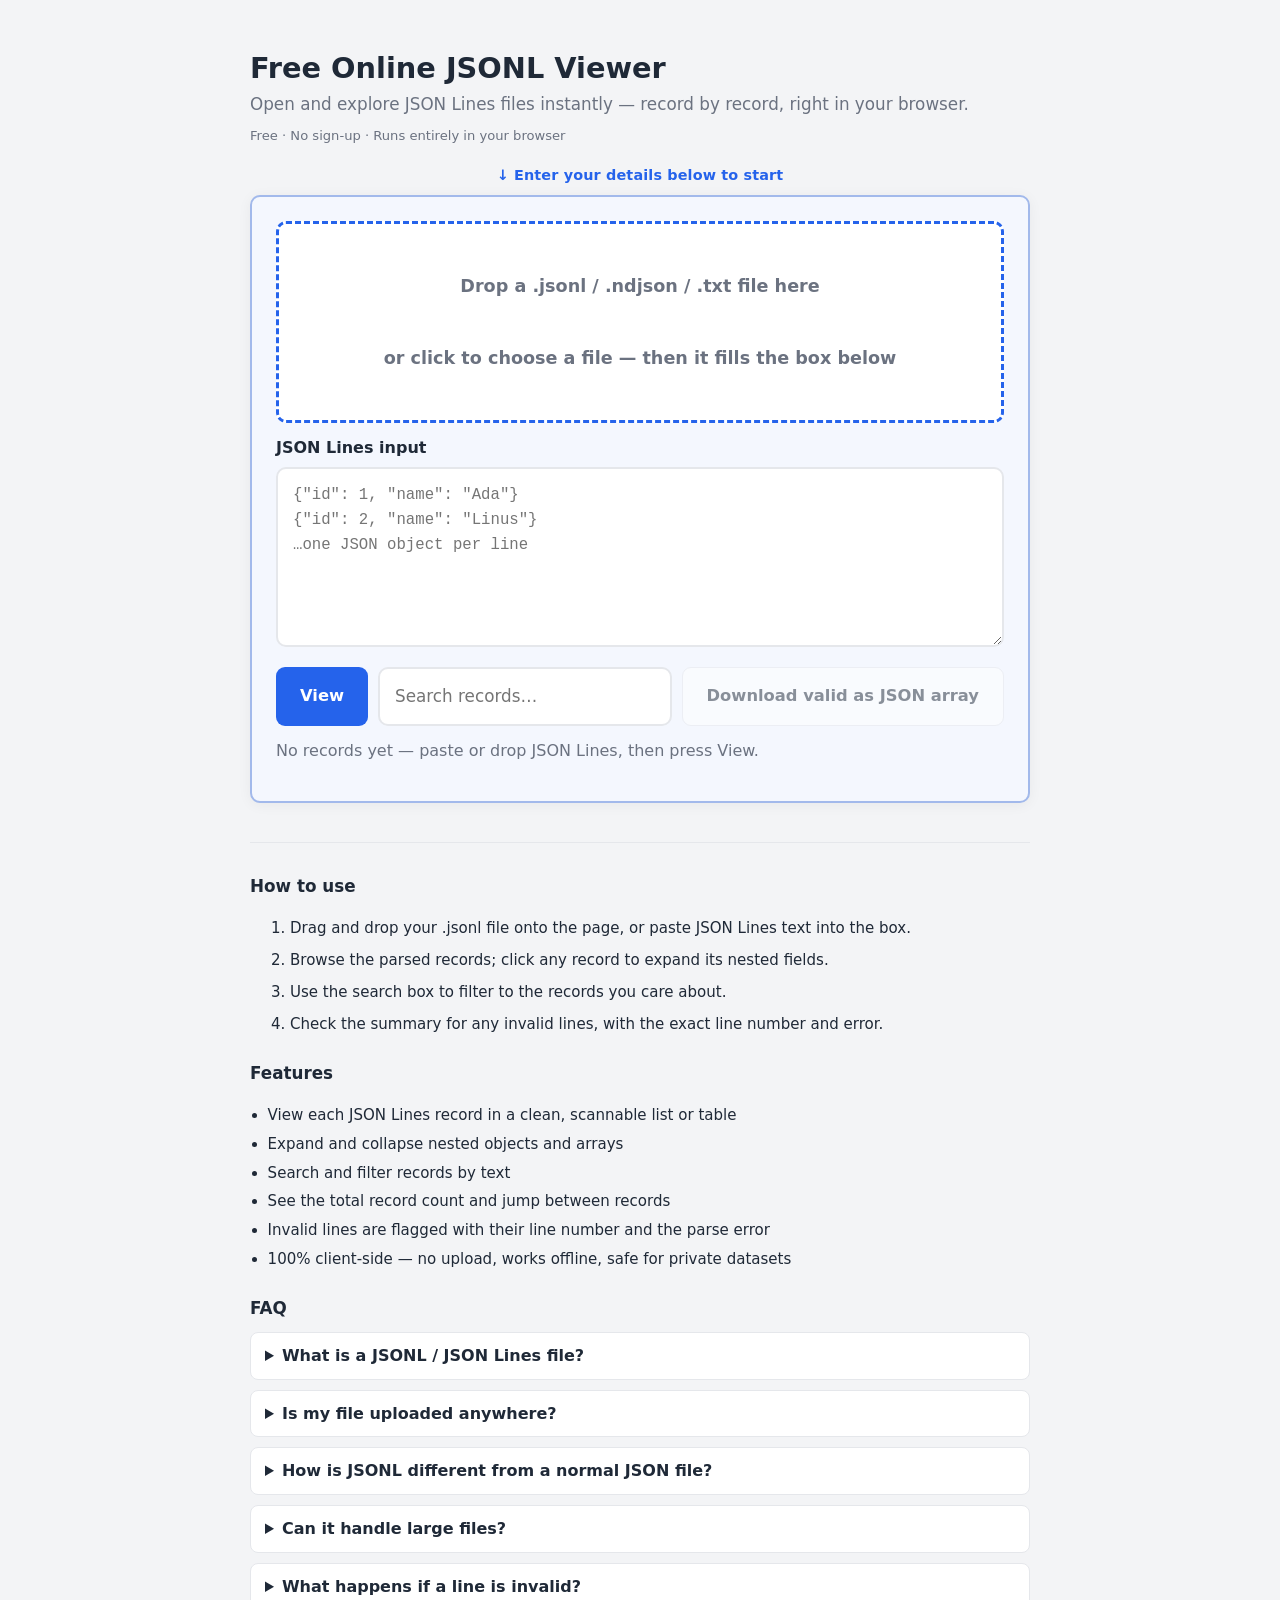
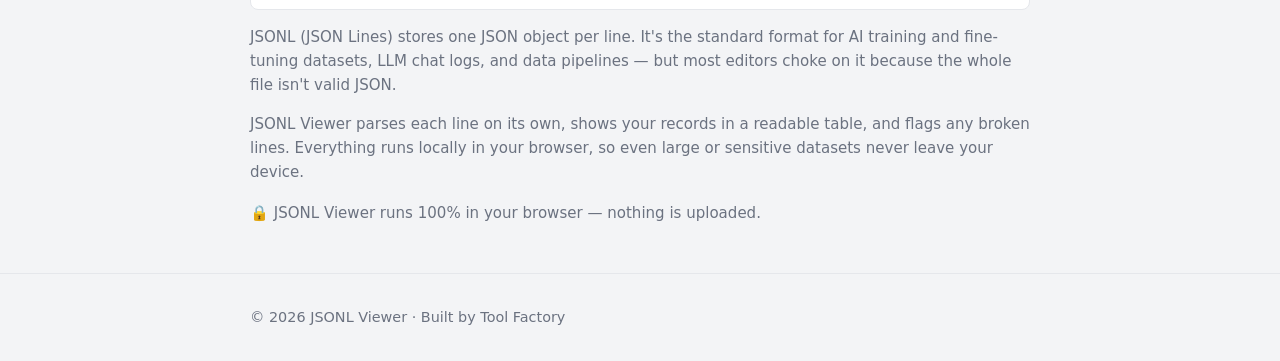
==== index.html @ 27124cc7 "Deploy JSONL Viewer" ====
<!DOCTYPE html>
<html lang="en">
<head>
  <meta charset="utf-8">
  <meta name="viewport" content="width=device-width, initial-scale=1">
  <title>JSONL Viewer — View &amp; Explore JSON Lines Files Online (Free)</title>
  <meta name="description" content="Free online JSONL viewer. Drop or paste a JSON Lines (.jsonl) file to browse every record in a clean table, search, expand nested fields and spot broken lines — all in your browser, nothing uploaded.">
  <link rel="canonical" href="https://jsonl-viewer.github.io/">
  <meta name="theme-color" content="#2563eb">
  <meta name="robots" content="index, follow, max-image-preview:large">
  <meta name="generator" content="tool-factory">
  <link rel="icon" href="data:image/svg+xml,%3Csvg%20xmlns%3D'http%3A%2F%2Fwww.w3.org%2F2000%2Fsvg'%20viewBox%3D'0%200%2032%2032'%3E%3Crect%20width%3D'32'%20height%3D'32'%20rx%3D'6'%20fill%3D'%232563eb'%2F%3E%3Ctext%20x%3D'16'%20y%3D'22'%20font-size%3D'18'%20font-family%3D'sans-serif'%20fill%3D'white'%20text-anchor%3D'middle'%3EJSONL%20VIEWER%3C%2Ftext%3E%3C%2Fsvg%3E">
  <!-- SEO: OpenGraph + Twitter + JSON-LD structured data -->
  <meta property="og:type" content="website">
  <meta property="og:url" content="https://jsonl-viewer.github.io/">
  <meta property="og:title" content="JSONL Viewer — View &amp; Explore JSON Lines Files Online (Free)">
  <meta property="og:description" content="Free online JSONL viewer. Drop or paste a JSON Lines (.jsonl) file to browse every record in a clean table, search, expand nested fields and spot broken lines — all in your browser, nothing uploaded.">
  <meta property="og:site_name" content="JSONL Viewer">
  <meta name="twitter:card" content="summary">
  <meta name="twitter:title" content="JSONL Viewer — View &amp; Explore JSON Lines Files Online (Free)">
  <meta name="twitter:description" content="Free online JSONL viewer. Drop or paste a JSON Lines (.jsonl) file to browse every record in a clean table, search, expand nested fields and spot broken lines — all in your browser, nothing uploaded.">
  <script type="application/ld+json">
{
  "@context": "https://schema.org",
  "@graph": [
    {
      "@type": "SoftwareApplication",
      "name": "JSONL Viewer",
      "url": "https://jsonl-viewer.github.io/",
      "applicationCategory": "DeveloperApplication",
      "operatingSystem": "Any (web browser)",
      "offers": {
        "@type": "Offer",
        "price": "0",
        "priceCurrency": "USD"
      },
      "description": "Free online JSONL viewer. Drop or paste a JSON Lines (.jsonl) file to browse every record in a clean table, search, expand nested fields and spot broken lines — all in your browser, nothing uploaded.",
      "author": {
        "@type": "Organization",
        "name": "Tool Factory"
      }
    },
    {
      "@type": "FAQPage",
      "mainEntity": [
        {
          "@type": "Question",
          "name": "What is a JSONL / JSON Lines file?",
          "acceptedAnswer": {
            "@type": "Answer",
            "text": "JSONL is a text format where each line is a separate, complete JSON object. It's widely used for AI/ML datasets, fine-tuning files, and logs because records can be streamed and appended one line at a time."
          }
        },
        {
          "@type": "Question",
          "name": "Is my file uploaded anywhere?",
          "acceptedAnswer": {
            "@type": "Answer",
            "text": "No. JSONL Viewer parses everything in your browser with JavaScript. Your data is never sent to a server, so it's safe for private or proprietary datasets."
          }
        },
        {
          "@type": "Question",
          "name": "How is JSONL different from a normal JSON file?",
          "acceptedAnswer": {
            "@type": "Answer",
            "text": "A JSON file is one single value (often one big array). A JSONL file is many independent JSON objects, one per line, with no surrounding brackets or commas between them."
          }
        },
        {
          "@type": "Question",
          "name": "Can it handle large files?",
          "acceptedAnswer": {
            "@type": "Answer",
            "text": "Yes, within your device's memory. Because each line is parsed independently, the viewer can show records and isolate broken lines even when the overall file isn't valid JSON."
          }
        },
        {
          "@type": "Question",
          "name": "What happens if a line is invalid?",
          "acceptedAnswer": {
            "@type": "Answer",
            "text": "The viewer keeps going and flags the bad line with its line number and the specific JSON parse error, so you can find and fix it quickly."
          }
        }
      ]
    },
    {
      "@type": "HowTo",
      "name": "How to use JSONL Viewer",
      "step": [
        {
          "@type": "HowToStep",
          "position": 1,
          "text": "Drag and drop your .jsonl file onto the page, or paste JSON Lines text into the box."
        },
        {
          "@type": "HowToStep",
          "position": 2,
          "text": "Browse the parsed records; click any record to expand its nested fields."
        },
        {
          "@type": "HowToStep",
          "position": 3,
          "text": "Use the search box to filter to the records you care about."
        },
        {
          "@type": "HowToStep",
          "position": 4,
          "text": "Check the summary for any invalid lines, with the exact line number and error."
        }
      ]
    }
  ]
}
  </script>

  <link rel="stylesheet" href="style.css">
</head>
<body data-vibe="">
  <a class="skip" href="#tool">Skip to the tool</a>

  <main class="wrap">
    <header class="hero">
      <span class="logo-mark" aria-hidden="true"></span>
      <h1>Free Online JSONL Viewer</h1>
      <p class="tagline">Open and explore JSON Lines files instantly — record by record, right in your browser.</p>
      <p class="trust">Free · No sign-up · Runs entirely in your browser</p>
    </header>

    <!-- THE TOOL — the hero of the page. app.js renders its UI into #tool. -->
    <section class="tool-zone">
      <p class="tool-cue" aria-hidden="true">↓ Enter your details below to start</p>
      <section id="tool" class="tool" data-keyword="jsonl-viewer" aria-label="JSONL Viewer">
        <noscript>
          <p class="notice">This tool runs entirely in your browser and needs JavaScript enabled.</p>
        </noscript>
        <p class="tool-loading">Loading JSONL Viewer…</p>
      </section>
    </section>



    <!-- Secondary, compact supporting content (kept concise; below the tool). -->
    <div class="details">
      <section class="howto" aria-label="How to use">
        <h2>How to use</h2>
        <ol class="howto-steps">
        <li>Drag and drop your .jsonl file onto the page, or paste JSON Lines text into the box.</li>
        <li>Browse the parsed records; click any record to expand its nested fields.</li>
        <li>Use the search box to filter to the records you care about.</li>
        <li>Check the summary for any invalid lines, with the exact line number and error.</li>
        </ol>
      </section>

      <section class="features" aria-label="Features">
        <h2>Features</h2>
        <ul class="feature-list">
        <li>View each JSON Lines record in a clean, scannable list or table</li>
        <li>Expand and collapse nested objects and arrays</li>
        <li>Search and filter records by text</li>
        <li>See the total record count and jump between records</li>
        <li>Invalid lines are flagged with their line number and the parse error</li>
        <li>100% client-side — no upload, works offline, safe for private datasets</li>
        </ul>
      </section>

      <section class="faq" aria-label="Frequently asked questions">
        <h2>FAQ</h2>
      <details>
        <summary>What is a JSONL / JSON Lines file?</summary>
        <p>JSONL is a text format where each line is a separate, complete JSON object. It&#39;s widely used for AI/ML datasets, fine-tuning files, and logs because records can be streamed and appended one line at a time.</p>
      </details>
      <details>
        <summary>Is my file uploaded anywhere?</summary>
        <p>No. JSONL Viewer parses everything in your browser with JavaScript. Your data is never sent to a server, so it&#39;s safe for private or proprietary datasets.</p>
      </details>
      <details>
        <summary>How is JSONL different from a normal JSON file?</summary>
        <p>A JSON file is one single value (often one big array). A JSONL file is many independent JSON objects, one per line, with no surrounding brackets or commas between them.</p>
      </details>
      <details>
        <summary>Can it handle large files?</summary>
        <p>Yes, within your device&#39;s memory. Because each line is parsed independently, the viewer can show records and isolate broken lines even when the overall file isn&#39;t valid JSON.</p>
      </details>
      <details>
        <summary>What happens if a line is invalid?</summary>
        <p>The viewer keeps going and flags the bad line with its line number and the specific JSON parse error, so you can find and fix it quickly.</p>
      </details>
      </section>

      <section class="about" aria-label="About">
      <p>JSONL (JSON Lines) stores one JSON object per line. It&#39;s the standard format for AI training and fine-tuning datasets, LLM chat logs, and data pipelines — but most editors choke on it because the whole file isn&#39;t valid JSON.</p>
      <p>JSONL Viewer parses each line on its own, shows your records in a readable table, and flags any broken lines. Everything runs locally in your browser, so even large or sensitive datasets never leave your device.</p>
        <p class="privacy-note">🔒 JSONL Viewer runs 100% in your browser — nothing is uploaded.</p>
      </section>
    </div>
  </main>

  <footer class="site-footer">
    <div class="wrap">
      <p>&copy; 2026 JSONL Viewer · Built by Tool Factory</p>
    </div>
  </footer>


  <script src="app.js" defer></script>

</body>
</html>
---- style.css ----
/* Tool Factory base theme — light, fast, responsive, no framework. */
:root {
  --accent: #2563eb;
  --bg: #f3f4f6;
  --fg: #1f2937;
  --muted: #6b7280;
  --border: #e5e7eb;
  --panel: #ffffff;
  --radius: 10px;
  --maxw: 820px;
}
* { box-sizing: border-box; }
html { -webkit-text-size-adjust: 100%; }
body {
  margin: 0;
  font: 16px/1.6 system-ui, -apple-system, "Segoe UI", Roboto, Helvetica, Arial, sans-serif;
  color: var(--fg);
  background: var(--bg);
}
.wrap { max-width: var(--maxw); margin: 0 auto; padding: 0 20px; }
a { color: var(--accent); }
h1 { font-size: 1.9rem; margin: 1.2rem 0 .4rem; line-height: 1.2; }
h2 { font-size: 1.3rem; margin: 2rem 0 .6rem; }
.tagline { color: var(--muted); font-size: 1.1rem; margin: 0 0 1.5rem; }

.skip { position: absolute; left: -9999px; }
.skip:focus { left: 12px; top: 12px; background: #fff; padding: 8px 12px; z-index: 10; }

.site-header { border-bottom: 1px solid var(--border); }
.site-header .wrap { display: flex; align-items: center; gap: 12px; padding: 12px 20px; flex-wrap: wrap; }
.logo { font-weight: 700; text-decoration: none; color: var(--fg); display: inline-flex; align-items: center; gap: 9px; }
.logo-mark { display: inline-flex; }
.logo-mark svg { width: 26px; height: 26px; display: block; }
.badge { font-size: .8rem; color: var(--muted); background: var(--panel); border: 1px solid var(--border); border-radius: 999px; padding: 3px 10px; }

.tool {
  border: 2px solid color-mix(in srgb, var(--accent) 35%, var(--border));
  border-radius: var(--radius);
  background: color-mix(in srgb, var(--accent) 5%, var(--panel));
  padding: 24px;
  min-height: 180px;
  box-shadow: 0 2px 14px rgba(0,0,0,.05);
}
.tool-loading { color: var(--muted); }

/* hero — minimal, no header bar: just logo + title + one line, then the tool */
.hero { margin: 1.6rem 0 1rem; }
.hero .logo-mark { display: inline-flex; margin-bottom: 6px; }
.hero .logo-mark svg { width: 44px; height: 44px; display: block; }
.hero h1 { font-size: 1.8rem; margin: 0 0 .3rem; line-height: 1.2; }
.hero .tagline { color: var(--muted); font-size: 1.05rem; margin: 0; }
.hero .trust { font-size: .82rem; color: var(--muted); margin: .5rem 0 0; }

/* tool zone — the hero action of the page */
.tool-zone { margin: 1.1rem 0 1.4rem; }
.tool-cue, .input-cue {
  font-weight: 700; font-size: .9rem; color: var(--accent);
  margin: 0 0 8px; text-align: center; letter-spacing: .01em;
}

/* secondary supporting content — kept for SEO but compact + visually lighter */
.details { margin-top: 2.4rem; border-top: 1px solid var(--border); padding-top: .4rem; }
.details h2 { font-size: 1.05rem; margin: 1.5rem 0 .5rem; }
.details p, .details li { font-size: .94rem; }
.details .about p { color: var(--muted); }
.privacy-note { margin-top: 1rem; font-size: .9rem; color: var(--muted); }

/* ---- per-site "vibes": light decorative touch for consumer tools only ----
   Dev/utility tools have no [data-vibe] and stay plain & fast. */
body[data-vibe="celestial"] {
  background: radial-gradient(820px 340px at 50% -150px,
    color-mix(in srgb, var(--accent) 18%, var(--bg)), var(--bg)) no-repeat;
}
body[data-vibe="celestial"] .tool-cue::before { content: "✦ "; }

body[data-vibe="romantic"] {
  background: radial-gradient(820px 340px at 50% -150px,
    color-mix(in srgb, var(--accent) 14%, var(--bg)), var(--bg)) no-repeat;
}
body[data-vibe="romantic"] .tool-cue::before { content: "♥ "; }

body[data-vibe="sport"] .tool { border-top: 5px solid var(--accent); }
body[data-vibe="sport"] .tool-cue { text-transform: uppercase; letter-spacing: .06em; }
body[data-vibe="sport"] button { letter-spacing: .03em; }

/* Standard hooks app.js can use (drop zone, buttons, output) */
.dropzone {
  border: 3px dashed var(--accent); border-radius: var(--radius);
  padding: 48px 32px; text-align: center; color: var(--muted);
  background: #fff; cursor: pointer; transition: background .15s, border-color .15s;
  min-height: 140px; font-size: 1.1rem; font-weight: 600;
  display: flex; flex-direction: column; align-items: center; justify-content: center; gap: 8px;
}
.dropzone:hover { background: color-mix(in srgb, var(--accent) 8%, #fff); }
.dropzone.dragover { background: #eef2ff; border-color: var(--accent); }
textarea, input[type="text"], input[type="number"], input[type="date"],
input[type="email"], input[type="search"], input[type="time"], input[type="tel"], select {
  width: 100%; font: inherit; font-size: 1.05rem; padding: 14px 15px;
  border: 2px solid var(--border); border-radius: 10px; background: #fff; color: var(--fg);
  transition: border-color .15s, box-shadow .15s; min-height: 52px;
}
textarea:focus, input:focus, select:focus {
  outline: none; border-color: var(--accent);
  box-shadow: 0 0 0 4px color-mix(in srgb, var(--accent) 22%, transparent);
}
textarea { min-height: 180px; font-family: ui-monospace, "Cascadia Code", Consolas, monospace; font-size: .98rem; }
label { display: inline-block; font-weight: 600; margin-bottom: 6px; }
button, .btn {
  font: inherit; font-size: 1.02rem; font-weight: 700; cursor: pointer;
  background: var(--accent); color: #fff; border: 0; border-radius: 9px; padding: 13px 24px;
}
button.secondary { background: #fff; color: var(--fg); border: 1px solid var(--border); }
button:disabled { opacity: .5; cursor: default; }
.controls { display: flex; gap: 10px; flex-wrap: wrap; margin: 12px 0; }
.output { margin-top: 14px; }
.notice, .error { padding: 10px 12px; border-radius: 8px; font-size: .92rem; }
.error { background: #fef2f2; color: #991b1b; border: 1px solid #fecaca; }

.feature-list { padding-left: 1.1rem; }
.feature-list li { margin: .3rem 0; }
.howto-steps li { margin: .5rem 0; }

details { border: 1px solid var(--border); border-radius: 8px; padding: 10px 14px; margin: 10px 0; background: var(--panel); color: var(--fg); }
details summary { font-weight: 600; cursor: pointer; color: var(--fg); }
details p { margin: .6rem 0 0; color: var(--fg); }

.ad-slot {
  margin: 22px 0; padding: 16px; text-align: center;
  border: 1px dashed var(--border); border-radius: var(--radius); background: var(--panel);
  color: var(--muted); font-size: .9rem;
}
.ad-slot .sponsors { display: flex; gap: 14px; flex-wrap: wrap; justify-content: center; margin-top: 10px; }
.ad-slot .sponsors a img { height: 28px; opacity: .85; }

.privacy { margin-top: 1.5rem; }
.site-footer { border-top: 1px solid var(--border); margin-top: 3rem; color: var(--muted); font-size: .9rem; }
.site-footer .wrap { padding: 18px 20px; }

@media (prefers-color-scheme: dark) {
  :root { --bg:#0b0f17; --fg:#e5e7eb; --muted:#9ca3af; --border:#1f2937; --panel:#111827; }
  .dropzone { background:#0f1623; }
  textarea, input, select { background:#0f1623; color:var(--fg); }
  button.secondary { background:#0f1623; color:var(--fg); }
  .error { background:#2a1414; color:#fca5a5; border-color:#7f1d1d; }
}
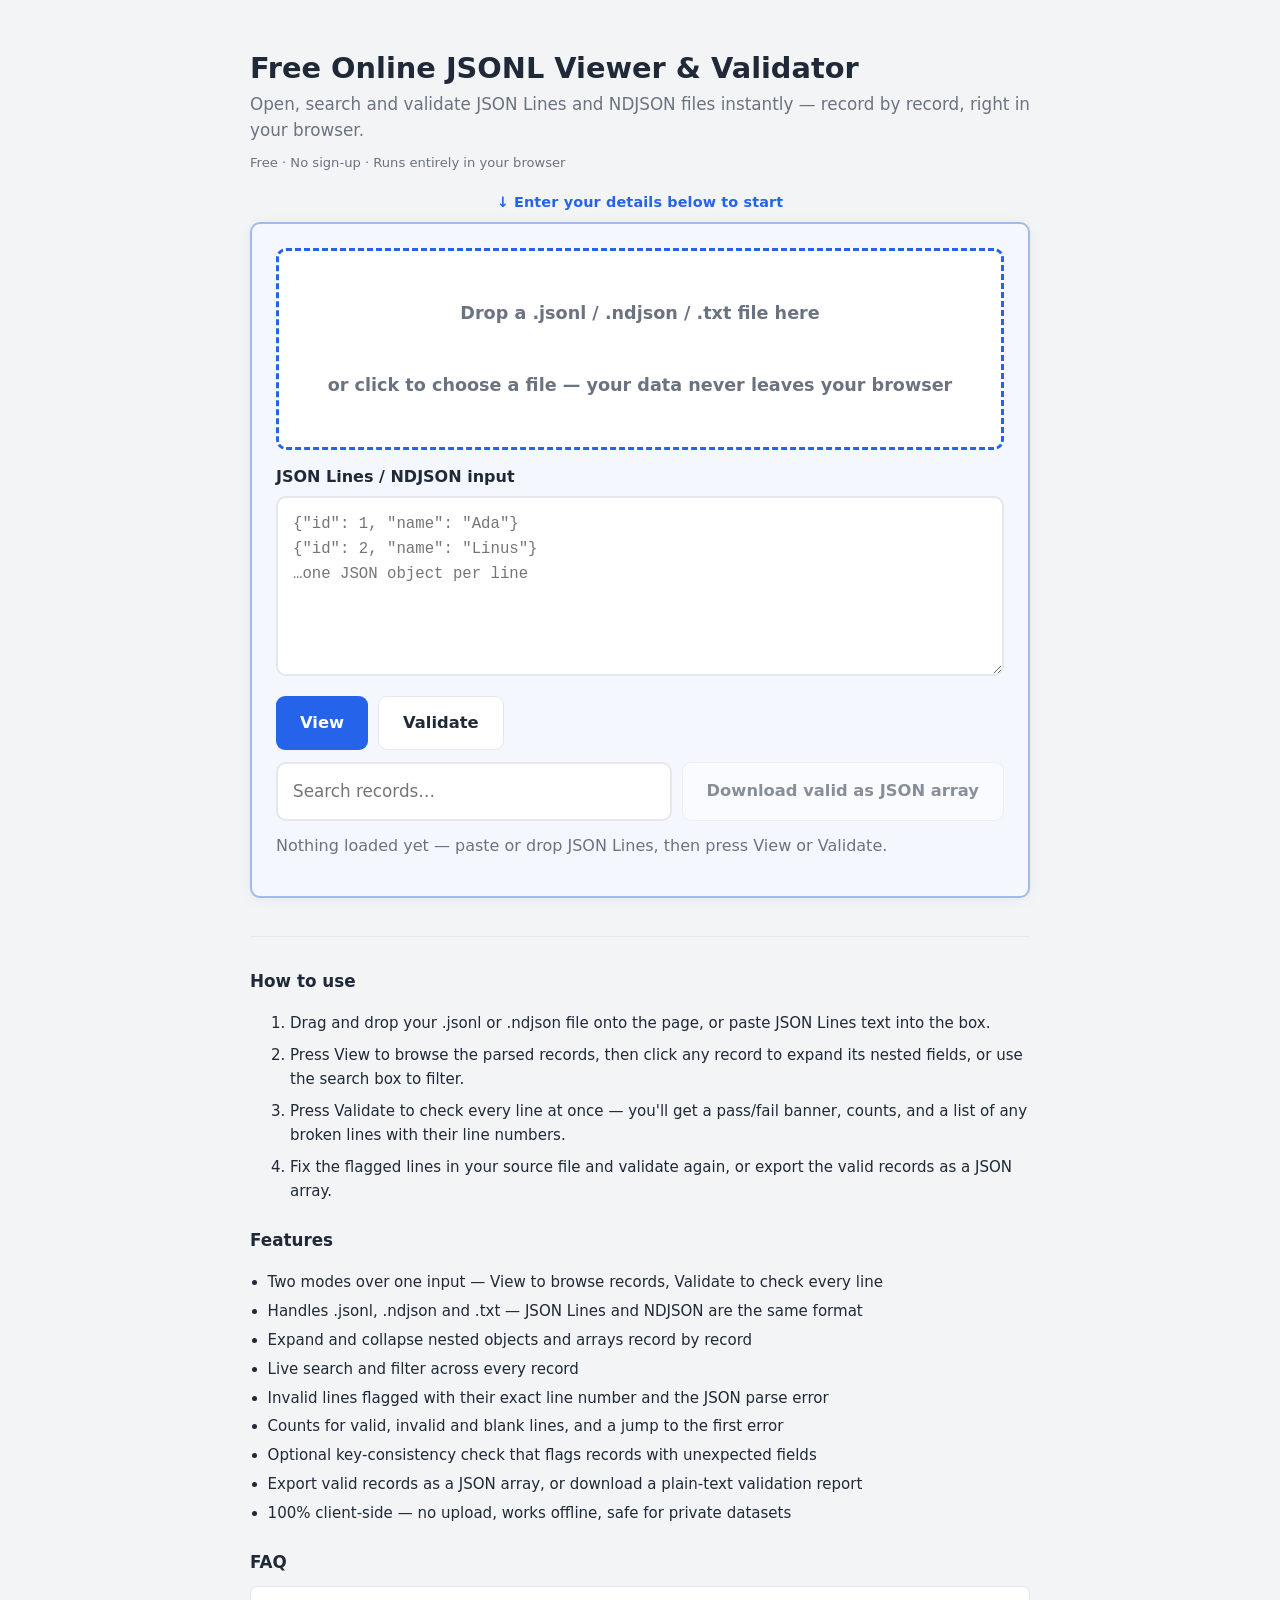
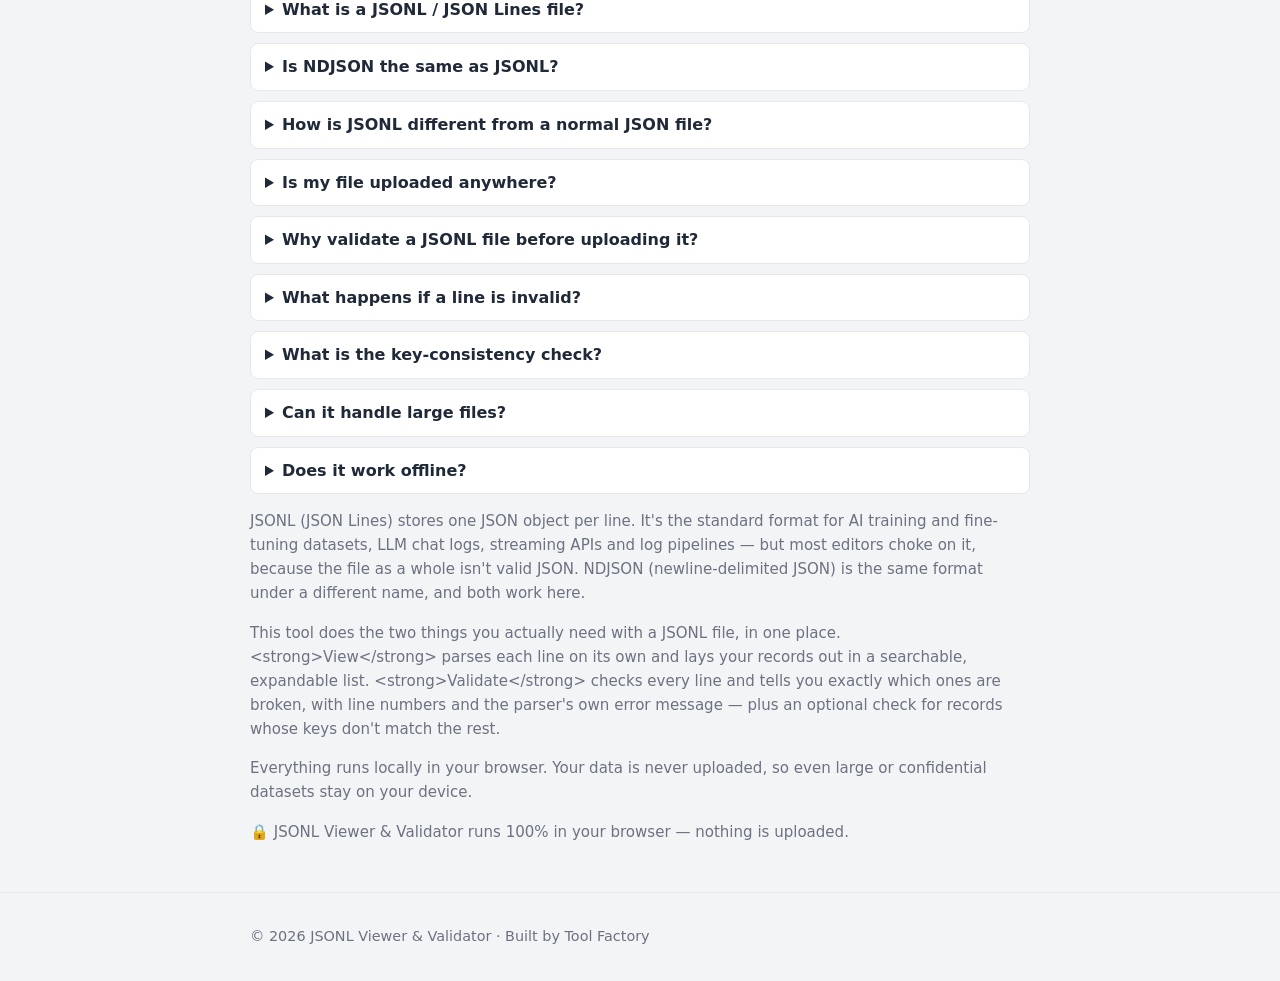
==== commit 4d12554c: "Merge NDJSON viewer and JSONL validator into one tool jsonl-viewer now has two modes over a single s" ====
--- a/index.html
+++ b/index.html
@@ -3,29 +3,29 @@
 <head>
   <meta charset="utf-8">
   <meta name="viewport" content="width=device-width, initial-scale=1">
-  <title>JSONL Viewer — View &amp; Explore JSON Lines Files Online (Free)</title>
-  <meta name="description" content="Free online JSONL viewer. Drop or paste a JSON Lines (.jsonl) file to browse every record in a clean table, search, expand nested fields and spot broken lines — all in your browser, nothing uploaded.">
+  <title>JSONL Viewer &amp; Validator — Open and Check JSON Lines / NDJSON Online (Free)</title>
+  <meta name="description" content="Free online JSONL viewer and validator. Drop or paste a JSON Lines (.jsonl) or NDJSON file to browse every record in a readable list, search and expand nested fields, and check that every line is valid JSON — with exact line numbers. Runs entirely in your browser, nothing uploaded.">
   <link rel="canonical" href="https://jsonl-viewer.github.io/">
   <meta name="theme-color" content="#2563eb">
   <meta name="robots" content="index, follow, max-image-preview:large">
   <meta name="generator" content="tool-factory">
-  <link rel="icon" href="data:image/svg+xml,%3Csvg%20xmlns%3D'http%3A%2F%2Fwww.w3.org%2F2000%2Fsvg'%20viewBox%3D'0%200%2032%2032'%3E%3Crect%20width%3D'32'%20height%3D'32'%20rx%3D'6'%20fill%3D'%232563eb'%2F%3E%3Ctext%20x%3D'16'%20y%3D'22'%20font-size%3D'18'%20font-family%3D'sans-serif'%20fill%3D'white'%20text-anchor%3D'middle'%3EJSONL%20VIEWER%3C%2Ftext%3E%3C%2Fsvg%3E">
+  <link rel="icon" href="data:image/svg+xml,%3Csvg%20xmlns%3D'http%3A%2F%2Fwww.w3.org%2F2000%2Fsvg'%20viewBox%3D'0%200%2032%2032'%3E%3Crect%20width%3D'32'%20height%3D'32'%20rx%3D'6'%20fill%3D'%232563eb'%2F%3E%3Ctext%20x%3D'16'%20y%3D'22'%20font-size%3D'18'%20font-family%3D'sans-serif'%20fill%3D'white'%20text-anchor%3D'middle'%3EJSONL%20VIEWER%20%26amp%3B%20VALIDATOR%3C%2Ftext%3E%3C%2Fsvg%3E">
   <!-- SEO: OpenGraph + Twitter + JSON-LD structured data -->
   <meta property="og:type" content="website">
   <meta property="og:url" content="https://jsonl-viewer.github.io/">
-  <meta property="og:title" content="JSONL Viewer — View &amp; Explore JSON Lines Files Online (Free)">
-  <meta property="og:description" content="Free online JSONL viewer. Drop or paste a JSON Lines (.jsonl) file to browse every record in a clean table, search, expand nested fields and spot broken lines — all in your browser, nothing uploaded.">
-  <meta property="og:site_name" content="JSONL Viewer">
+  <meta property="og:title" content="JSONL Viewer &amp; Validator — Open and Check JSON Lines / NDJSON Online (Free)">
+  <meta property="og:description" content="Free online JSONL viewer and validator. Drop or paste a JSON Lines (.jsonl) or NDJSON file to browse every record in a readable list, search and expand nested fields, and check that every line is valid JSON — with exact line numbers. Runs entirely in your browser, nothing uploaded.">
+  <meta property="og:site_name" content="JSONL Viewer &amp; Validator">
   <meta name="twitter:card" content="summary">
-  <meta name="twitter:title" content="JSONL Viewer — View &amp; Explore JSON Lines Files Online (Free)">
-  <meta name="twitter:description" content="Free online JSONL viewer. Drop or paste a JSON Lines (.jsonl) file to browse every record in a clean table, search, expand nested fields and spot broken lines — all in your browser, nothing uploaded.">
+  <meta name="twitter:title" content="JSONL Viewer &amp; Validator — Open and Check JSON Lines / NDJSON Online (Free)">
+  <meta name="twitter:description" content="Free online JSONL viewer and validator. Drop or paste a JSON Lines (.jsonl) or NDJSON file to browse every record in a readable list, search and expand nested fields, and check that every line is valid JSON — with exact line numbers. Runs entirely in your browser, nothing uploaded.">
   <script type="application/ld+json">
 {
   "@context": "https://schema.org",
   "@graph": [
     {
       "@type": "SoftwareApplication",
-      "name": "JSONL Viewer",
+      "name": "JSONL Viewer & Validator",
       "url": "https://jsonl-viewer.github.io/",
       "applicationCategory": "DeveloperApplication",
       "operatingSystem": "Any (web browser)",
@@ -34,7 +34,7 @@
         "price": "0",
         "priceCurrency": "USD"
       },
-      "description": "Free online JSONL viewer. Drop or paste a JSON Lines (.jsonl) file to browse every record in a clean table, search, expand nested fields and spot broken lines — all in your browser, nothing uploaded.",
+      "description": "Free online JSONL viewer and validator. Drop or paste a JSON Lines (.jsonl) or NDJSON file to browse every record in a readable list, search and expand nested fields, and check that every line is valid JSON — with exact line numbers. Runs entirely in your browser, nothing uploaded.",
       "author": {
         "@type": "Organization",
         "name": "Tool Factory"
@@ -48,7 +48,23 @@
           "name": "What is a JSONL / JSON Lines file?",
           "acceptedAnswer": {
             "@type": "Answer",
-            "text": "JSONL is a text format where each line is a separate, complete JSON object. It's widely used for AI/ML datasets, fine-tuning files, and logs because records can be streamed and appended one line at a time."
+            "text": "JSONL is a text format where each line is a separate, complete JSON object. It's widely used for AI and ML datasets, fine-tuning files, and logs, because records can be streamed and appended one line at a time without rewriting the whole file."
+          }
+        },
+        {
+          "@type": "Question",
+          "name": "Is NDJSON the same as JSONL?",
+          "acceptedAnswer": {
+            "@type": "Answer",
+            "text": "In practice, yes. NDJSON (newline-delimited JSON) and JSON Lines both mean 'one complete JSON object per line'. This tool handles both, and .jsonl, .ndjson and .txt files all work the same way."
+          }
+        },
+        {
+          "@type": "Question",
+          "name": "How is JSONL different from a normal JSON file?",
+          "acceptedAnswer": {
+            "@type": "Answer",
+            "text": "A JSON file is one single value, often one big array. A JSONL file is many independent JSON objects, one per line, with no surrounding brackets and no commas between records. That's why a standard JSON viewer refuses to open it."
           }
         },
         {
@@ -56,15 +72,31 @@
           "name": "Is my file uploaded anywhere?",
           "acceptedAnswer": {
             "@type": "Answer",
-            "text": "No. JSONL Viewer parses everything in your browser with JavaScript. Your data is never sent to a server, so it's safe for private or proprietary datasets."
-          }
-        },
-        {
-          "@type": "Question",
-          "name": "How is JSONL different from a normal JSON file?",
-          "acceptedAnswer": {
-            "@type": "Answer",
-            "text": "A JSON file is one single value (often one big array). A JSONL file is many independent JSON objects, one per line, with no surrounding brackets or commas between them."
+            "text": "No. Everything is parsed in your browser with JavaScript. Your data never leaves your device, which makes it safe for proprietary training sets, private logs and customer data."
+          }
+        },
+        {
+          "@type": "Question",
+          "name": "Why validate a JSONL file before uploading it?",
+          "acceptedAnswer": {
+            "@type": "Answer",
+            "text": "Training, fine-tuning and bulk-import pipelines parse JSONL line by line, and a single malformed line usually aborts the entire job. Checking first saves a failed — and sometimes billed — run."
+          }
+        },
+        {
+          "@type": "Question",
+          "name": "What happens if a line is invalid?",
+          "acceptedAnswer": {
+            "@type": "Answer",
+            "text": "Nothing stops. Each line is parsed independently, so the tool keeps going and flags the bad line with its number and the specific JSON parse error. That works in both View and Validate mode, even when most of the file is broken."
+          }
+        },
+        {
+          "@type": "Question",
+          "name": "What is the key-consistency check?",
+          "acceptedAnswer": {
+            "@type": "Answer",
+            "text": "An optional check in Validate mode that compares each record's top-level keys against the first valid record and flags any that differ. It catches rows with missing or extra fields — lines that are valid JSON but still wrong for your schema."
           }
         },
         {
@@ -72,42 +104,42 @@
           "name": "Can it handle large files?",
           "acceptedAnswer": {
             "@type": "Answer",
-            "text": "Yes, within your device's memory. Because each line is parsed independently, the viewer can show records and isolate broken lines even when the overall file isn't valid JSON."
-          }
-        },
-        {
-          "@type": "Question",
-          "name": "What happens if a line is invalid?",
-          "acceptedAnswer": {
-            "@type": "Answer",
-            "text": "The viewer keeps going and flags the bad line with its line number and the specific JSON parse error, so you can find and fix it quickly."
+            "text": "Yes, within your device's memory. Validation runs over the whole file, and the record list renders in capped batches so the page stays responsive on very large inputs."
+          }
+        },
+        {
+          "@type": "Question",
+          "name": "Does it work offline?",
+          "acceptedAnswer": {
+            "@type": "Answer",
+            "text": "Yes. Once the page has loaded there are no network calls at all, so both viewing and validation keep working with no internet connection."
           }
         }
       ]
     },
     {
       "@type": "HowTo",
-      "name": "How to use JSONL Viewer",
+      "name": "How to use JSONL Viewer & Validator",
       "step": [
         {
           "@type": "HowToStep",
           "position": 1,
-          "text": "Drag and drop your .jsonl file onto the page, or paste JSON Lines text into the box."
+          "text": "Drag and drop your .jsonl or .ndjson file onto the page, or paste JSON Lines text into the box."
         },
         {
           "@type": "HowToStep",
           "position": 2,
-          "text": "Browse the parsed records; click any record to expand its nested fields."
+          "text": "Press View to browse the parsed records, then click any record to expand its nested fields, or use the search box to filter."
         },
         {
           "@type": "HowToStep",
           "position": 3,
-          "text": "Use the search box to filter to the records you care about."
+          "text": "Press Validate to check every line at once — you'll get a pass/fail banner, counts, and a list of any broken lines with their line numbers."
         },
         {
           "@type": "HowToStep",
           "position": 4,
-          "text": "Check the summary for any invalid lines, with the exact line number and error."
+          "text": "Fix the flagged lines in your source file and validate again, or export the valid records as a JSON array."
         }
       ]
     }
@@ -123,19 +155,19 @@
   <main class="wrap">
     <header class="hero">
       <span class="logo-mark" aria-hidden="true"></span>
-      <h1>Free Online JSONL Viewer</h1>
-      <p class="tagline">Open and explore JSON Lines files instantly — record by record, right in your browser.</p>
+      <h1>Free Online JSONL Viewer &amp; Validator</h1>
+      <p class="tagline">Open, search and validate JSON Lines and NDJSON files instantly — record by record, right in your browser.</p>
       <p class="trust">Free · No sign-up · Runs entirely in your browser</p>
     </header>
 
     <!-- THE TOOL — the hero of the page. app.js renders its UI into #tool. -->
     <section class="tool-zone">
       <p class="tool-cue" aria-hidden="true">↓ Enter your details below to start</p>
-      <section id="tool" class="tool" data-keyword="jsonl-viewer" aria-label="JSONL Viewer">
+      <section id="tool" class="tool" data-keyword="jsonl-viewer" aria-label="JSONL Viewer &amp; Validator">
         <noscript>
           <p class="notice">This tool runs entirely in your browser and needs JavaScript enabled.</p>
         </noscript>
-        <p class="tool-loading">Loading JSONL Viewer…</p>
+        <p class="tool-loading">Loading JSONL Viewer &amp; Validator…</p>
       </section>
     </section>
 
@@ -146,21 +178,24 @@
       <section class="howto" aria-label="How to use">
         <h2>How to use</h2>
         <ol class="howto-steps">
-        <li>Drag and drop your .jsonl file onto the page, or paste JSON Lines text into the box.</li>
-        <li>Browse the parsed records; click any record to expand its nested fields.</li>
-        <li>Use the search box to filter to the records you care about.</li>
-        <li>Check the summary for any invalid lines, with the exact line number and error.</li>
+        <li>Drag and drop your .jsonl or .ndjson file onto the page, or paste JSON Lines text into the box.</li>
+        <li>Press View to browse the parsed records, then click any record to expand its nested fields, or use the search box to filter.</li>
+        <li>Press Validate to check every line at once — you&#39;ll get a pass/fail banner, counts, and a list of any broken lines with their line numbers.</li>
+        <li>Fix the flagged lines in your source file and validate again, or export the valid records as a JSON array.</li>
         </ol>
       </section>
 
       <section class="features" aria-label="Features">
         <h2>Features</h2>
         <ul class="feature-list">
-        <li>View each JSON Lines record in a clean, scannable list or table</li>
-        <li>Expand and collapse nested objects and arrays</li>
-        <li>Search and filter records by text</li>
-        <li>See the total record count and jump between records</li>
-        <li>Invalid lines are flagged with their line number and the parse error</li>
+        <li>Two modes over one input — View to browse records, Validate to check every line</li>
+        <li>Handles .jsonl, .ndjson and .txt — JSON Lines and NDJSON are the same format</li>
+        <li>Expand and collapse nested objects and arrays record by record</li>
+        <li>Live search and filter across every record</li>
+        <li>Invalid lines flagged with their exact line number and the JSON parse error</li>
+        <li>Counts for valid, invalid and blank lines, and a jump to the first error</li>
+        <li>Optional key-consistency check that flags records with unexpected fields</li>
+        <li>Export valid records as a JSON array, or download a plain-text validation report</li>
         <li>100% client-side — no upload, works offline, safe for private datasets</li>
         </ul>
       </section>
@@ -169,37 +204,54 @@
         <h2>FAQ</h2>
       <details>
         <summary>What is a JSONL / JSON Lines file?</summary>
-        <p>JSONL is a text format where each line is a separate, complete JSON object. It&#39;s widely used for AI/ML datasets, fine-tuning files, and logs because records can be streamed and appended one line at a time.</p>
+        <p>JSONL is a text format where each line is a separate, complete JSON object. It&#39;s widely used for AI and ML datasets, fine-tuning files, and logs, because records can be streamed and appended one line at a time without rewriting the whole file.</p>
+      </details>
+      <details>
+        <summary>Is NDJSON the same as JSONL?</summary>
+        <p>In practice, yes. NDJSON (newline-delimited JSON) and JSON Lines both mean &#39;one complete JSON object per line&#39;. This tool handles both, and .jsonl, .ndjson and .txt files all work the same way.</p>
+      </details>
+      <details>
+        <summary>How is JSONL different from a normal JSON file?</summary>
+        <p>A JSON file is one single value, often one big array. A JSONL file is many independent JSON objects, one per line, with no surrounding brackets and no commas between records. That&#39;s why a standard JSON viewer refuses to open it.</p>
       </details>
       <details>
         <summary>Is my file uploaded anywhere?</summary>
-        <p>No. JSONL Viewer parses everything in your browser with JavaScript. Your data is never sent to a server, so it&#39;s safe for private or proprietary datasets.</p>
-      </details>
-      <details>
-        <summary>How is JSONL different from a normal JSON file?</summary>
-        <p>A JSON file is one single value (often one big array). A JSONL file is many independent JSON objects, one per line, with no surrounding brackets or commas between them.</p>
+        <p>No. Everything is parsed in your browser with JavaScript. Your data never leaves your device, which makes it safe for proprietary training sets, private logs and customer data.</p>
+      </details>
+      <details>
+        <summary>Why validate a JSONL file before uploading it?</summary>
+        <p>Training, fine-tuning and bulk-import pipelines parse JSONL line by line, and a single malformed line usually aborts the entire job. Checking first saves a failed — and sometimes billed — run.</p>
+      </details>
+      <details>
+        <summary>What happens if a line is invalid?</summary>
+        <p>Nothing stops. Each line is parsed independently, so the tool keeps going and flags the bad line with its number and the specific JSON parse error. That works in both View and Validate mode, even when most of the file is broken.</p>
+      </details>
+      <details>
+        <summary>What is the key-consistency check?</summary>
+        <p>An optional check in Validate mode that compares each record&#39;s top-level keys against the first valid record and flags any that differ. It catches rows with missing or extra fields — lines that are valid JSON but still wrong for your schema.</p>
       </details>
       <details>
         <summary>Can it handle large files?</summary>
-        <p>Yes, within your device&#39;s memory. Because each line is parsed independently, the viewer can show records and isolate broken lines even when the overall file isn&#39;t valid JSON.</p>
-      </details>
-      <details>
-        <summary>What happens if a line is invalid?</summary>
-        <p>The viewer keeps going and flags the bad line with its line number and the specific JSON parse error, so you can find and fix it quickly.</p>
+        <p>Yes, within your device&#39;s memory. Validation runs over the whole file, and the record list renders in capped batches so the page stays responsive on very large inputs.</p>
+      </details>
+      <details>
+        <summary>Does it work offline?</summary>
+        <p>Yes. Once the page has loaded there are no network calls at all, so both viewing and validation keep working with no internet connection.</p>
       </details>
       </section>
 
       <section class="about" aria-label="About">
-      <p>JSONL (JSON Lines) stores one JSON object per line. It&#39;s the standard format for AI training and fine-tuning datasets, LLM chat logs, and data pipelines — but most editors choke on it because the whole file isn&#39;t valid JSON.</p>
-      <p>JSONL Viewer parses each line on its own, shows your records in a readable table, and flags any broken lines. Everything runs locally in your browser, so even large or sensitive datasets never leave your device.</p>
-        <p class="privacy-note">🔒 JSONL Viewer runs 100% in your browser — nothing is uploaded.</p>
+      <p>JSONL (JSON Lines) stores one JSON object per line. It&#39;s the standard format for AI training and fine-tuning datasets, LLM chat logs, streaming APIs and log pipelines — but most editors choke on it, because the file as a whole isn&#39;t valid JSON. NDJSON (newline-delimited JSON) is the same format under a different name, and both work here.</p>
+      <p>This tool does the two things you actually need with a JSONL file, in one place. &lt;strong&gt;View&lt;/strong&gt; parses each line on its own and lays your records out in a searchable, expandable list. &lt;strong&gt;Validate&lt;/strong&gt; checks every line and tells you exactly which ones are broken, with line numbers and the parser&#39;s own error message — plus an optional check for records whose keys don&#39;t match the rest.</p>
+      <p>Everything runs locally in your browser. Your data is never uploaded, so even large or confidential datasets stay on your device.</p>
+        <p class="privacy-note">🔒 JSONL Viewer &amp; Validator runs 100% in your browser — nothing is uploaded.</p>
       </section>
     </div>
   </main>
 
   <footer class="site-footer">
     <div class="wrap">
-      <p>&copy; 2026 JSONL Viewer · Built by Tool Factory</p>
+      <p>&copy; 2026 JSONL Viewer &amp; Validator · Built by Tool Factory</p>
     </div>
   </footer>
 
